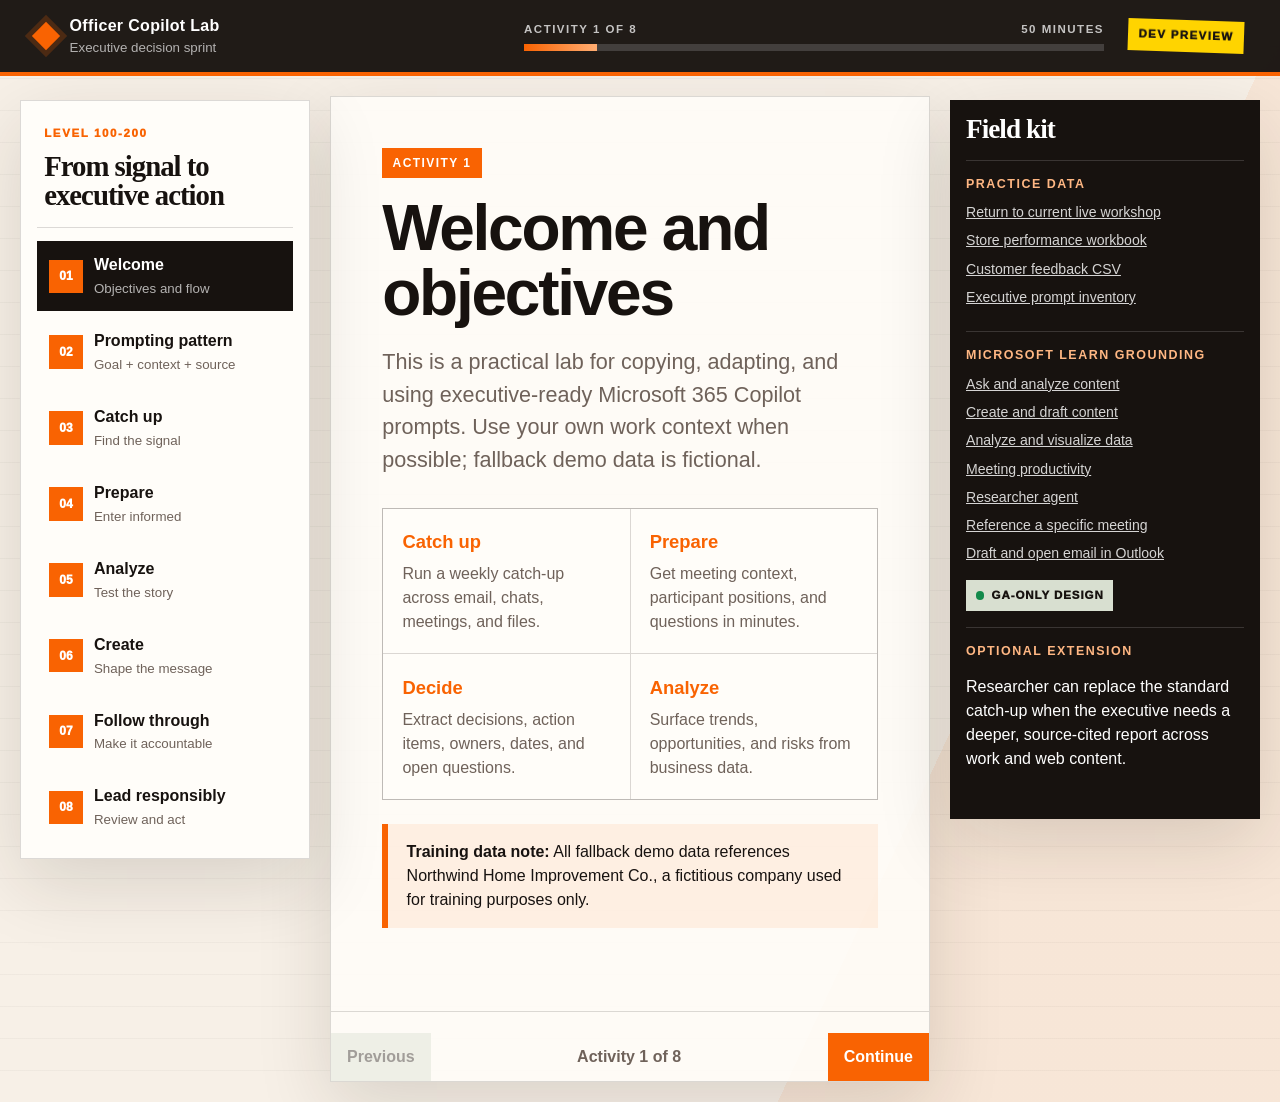
==== dev/index.html @ 817c4cfd "Replace protected workbook and prefer downloads Co-authored-by: Copilot <223556219+Copilot@users.nor" ====
<!doctype html>
<html lang="en">
<head>
  <meta charset="utf-8">
  <meta name="viewport" content="width=device-width, initial-scale=1">
  <meta name="robots" content="noindex,nofollow">
  <title>DEV | Microsoft 365 Copilot Executive Decision Sprint</title>
  <meta name="description" content="Development preview of a Level 100-200 Microsoft 365 Copilot workshop for executives.">
  <style>
    :root {
      --orange: #f96302;
      --orange-soft: #ffb783;
      --ink: #17120f;
      --cream: #f7f0e7;
      --paper: #fffdf9;
      --sage: #d8dfd0;
      --blue: #163b4d;
      --muted: #6f625a;
      --line: rgba(23, 18, 15, 0.15);
      --shadow: 0 24px 70px rgba(38, 25, 17, 0.14);
    }

    * { box-sizing: border-box; }
    html { scroll-behavior: smooth; }

    body {
      margin: 0;
      overflow-x: hidden;
      color: var(--ink);
      background:
        linear-gradient(115deg, transparent 0 72%, rgba(249, 99, 2, 0.07) 72% 100%),
        repeating-linear-gradient(0deg, transparent 0 31px, rgba(23, 18, 15, 0.035) 31px 32px),
        var(--cream);
      font-family: "Aptos", "Segoe UI", sans-serif;
      line-height: 1.5;
    }

    button, a { font: inherit; }
    a { color: inherit; }
    button { color: inherit; }

    .skip-link {
      position: fixed;
      top: 0.75rem;
      left: -999px;
      z-index: 200;
      padding: 0.7rem 1rem;
      color: white;
      background: var(--ink);
    }

    .skip-link:focus { left: 0.75rem; }

    .topbar {
      position: sticky;
      top: 0;
      z-index: 100;
      display: grid;
      grid-template-columns: minmax(230px, 1fr) minmax(250px, 580px) auto;
      align-items: center;
      gap: 1.5rem;
      min-height: 76px;
      padding: 0.85rem clamp(1rem, 3vw, 2.25rem);
      color: white;
      background: rgba(23, 18, 15, 0.96);
      border-bottom: 4px solid var(--orange);
      backdrop-filter: blur(12px);
    }

    .brand {
      display: flex;
      align-items: center;
      gap: 0.85rem;
      min-width: 0;
    }

    .brand-mark {
      width: 1.25rem;
      height: 1.25rem;
      flex: 0 0 auto;
      background: var(--orange);
      transform: rotate(45deg);
      box-shadow: 0 0 0 5px rgba(249, 99, 2, 0.2);
    }

    .brand strong,
    .brand small { display: block; }
    .brand strong { letter-spacing: 0.02em; }
    .brand small { color: rgba(255,255,255,0.66); }

    .progress-label {
      display: flex;
      justify-content: space-between;
      margin-bottom: 0.4rem;
      color: rgba(255,255,255,0.74);
      font-size: 0.72rem;
      font-weight: 800;
      letter-spacing: 0.13em;
      text-transform: uppercase;
    }

    .progress-track {
      height: 0.45rem;
      background: rgba(255,255,255,0.16);
      overflow: hidden;
    }

    .progress-fill {
      display: block;
      width: 12.5%;
      height: 100%;
      background: linear-gradient(90deg, var(--orange), #ffad72);
      transition: width 240ms ease;
    }

    .dev-badge {
      padding: 0.45rem 0.65rem;
      color: var(--ink);
      background: #ffd400;
      font-size: 0.72rem;
      font-weight: 950;
      letter-spacing: 0.12em;
      text-transform: uppercase;
      transform: rotate(2deg);
    }

    .layout {
      display: grid;
      grid-template-columns: 290px minmax(0, 1fr) 310px;
      gap: 1.25rem;
      width: min(1680px, 100%);
      margin: 0 auto;
      padding: 1.25rem;
    }

    .rail,
    .resources {
      position: sticky;
      top: 100px;
      align-self: start;
      max-height: calc(100vh - 118px);
      overflow: auto;
    }

    .rail {
      padding: 1rem;
      background: var(--paper);
      border: 1px solid var(--line);
      box-shadow: var(--shadow);
    }

    .rail-header {
      padding: 0.5rem 0.45rem 1rem;
      border-bottom: 1px solid var(--line);
    }

    .eyebrow {
      margin: 0 0 0.6rem;
      color: var(--orange);
      font-size: 0.72rem;
      font-weight: 950;
      letter-spacing: 0.14em;
      text-transform: uppercase;
    }

    h1, h2, h3, h4 {
      margin: 0;
      font-family: Georgia, "Times New Roman", serif;
      line-height: 1.02;
      letter-spacing: -0.035em;
    }

    h1 { font-size: 1.8rem; }
    h2 { max-width: 970px; font-size: clamp(2.5rem, 5vw, 5.4rem); }
    h3 { font-size: 1.45rem; }
    h4 { font-size: 1.1rem; }

    .legacy-panel h2 {
      font-family: "Aptos Display", "Segoe UI", sans-serif;
      font-size: clamp(2.4rem, 5vw, 4.8rem);
    }

    .legacy-kicker {
      width: fit-content;
      margin-bottom: 1.1rem;
      padding: 0.38rem 0.65rem;
      color: white;
      background: var(--orange);
      font-size: 0.75rem;
      font-weight: 900;
      letter-spacing: 0.12em;
      text-transform: uppercase;
    }

    .legacy-lede {
      max-width: 850px;
      margin: 1.25rem 0 2rem;
      color: var(--muted);
      font-size: clamp(1.05rem, 2vw, 1.35rem);
    }

    .objective-list,
    .formula-card {
      display: grid;
      gap: 1px;
      background: var(--line);
      border: 1px solid var(--line);
    }

    .objective-list { grid-template-columns: repeat(2, 1fr); }
    .formula-card { grid-template-columns: repeat(4, 1fr); margin: 1.5rem 0; }

    .objective-list article,
    .formula-card span {
      padding: 1.2rem;
      background: var(--paper);
    }

    .objective-list span {
      color: var(--orange);
      font-size: 1.15rem;
      font-weight: 900;
    }

    .objective-list p { margin: 0.4rem 0 0; color: var(--muted); }

    .formula-card span {
      text-align: center;
      font-weight: 900;
    }

    .check-list {
      display: grid;
      gap: 0.7rem;
      margin: 1.5rem 0 0;
      padding: 0;
      list-style: none;
    }

    .check-list li {
      position: relative;
      padding-left: 1.8rem;
    }

    .check-list li::before {
      content: "";
      position: absolute;
      top: 0.42rem;
      left: 0;
      width: 0.8rem;
      height: 0.8rem;
      background: var(--orange);
      transform: rotate(45deg);
    }

    .activity-note {
      margin-top: 1.5rem;
      padding: 1rem 1.15rem;
      background: rgba(249, 99, 2, 0.08);
      border-left: 6px solid var(--orange);
    }

    .nav {
      display: grid;
      gap: 0.35rem;
      padding-top: 0.85rem;
    }

    .nav-button {
      display: grid;
      grid-template-columns: 2.1rem minmax(0, 1fr);
      gap: 0.7rem;
      align-items: center;
      width: 100%;
      padding: 0.7rem;
      text-align: left;
      background: transparent;
      border: 1px solid transparent;
      cursor: pointer;
    }

    .nav-button:hover,
    .nav-button:focus-visible { background: rgba(249, 99, 2, 0.09); }

    .nav-button.is-active {
      color: white;
      background: var(--ink);
    }

    .nav-number {
      display: grid;
      place-items: center;
      width: 2.1rem;
      height: 2.1rem;
      color: white;
      background: var(--orange);
      font-size: 0.75rem;
      font-weight: 950;
    }

    .nav-button small {
      display: block;
      margin-top: 0.12rem;
      color: var(--muted);
    }

    .nav-button.is-active small { color: rgba(255,255,255,0.68); }

    .stage {
      min-width: 0;
      background: rgba(255,253,249,0.88);
      border: 1px solid var(--line);
      box-shadow: var(--shadow);
    }

    .panel {
      display: none;
      min-height: calc(100vh - 170px);
      padding: clamp(1.6rem, 4vw, 4.25rem);
      overflow: hidden;
    }

    .panel.is-active {
      display: block;
      animation: reveal 280ms ease-out both;
    }

    @keyframes reveal {
      from { transform: translateY(12px); }
      to { transform: translateY(0); }
    }

    .kicker {
      display: flex;
      align-items: center;
      gap: 0.7rem;
      width: fit-content;
      margin-bottom: 1.15rem;
      color: var(--orange);
      font-size: 0.75rem;
      font-weight: 950;
      letter-spacing: 0.13em;
      text-transform: uppercase;
    }

    .kicker::before {
      content: "";
      width: 2.5rem;
      height: 4px;
      background: var(--orange);
    }

    .lede {
      max-width: 880px;
      margin: 1.35rem 0 2rem;
      color: var(--muted);
      font-size: clamp(1.08rem, 2vw, 1.4rem);
    }

    .hero-grid,
    .capability-grid,
    .choice-grid,
    .output-grid {
      display: grid;
      gap: 1px;
      background: var(--line);
      border: 1px solid var(--line);
    }

    .hero-grid { grid-template-columns: repeat(3, 1fr); margin-top: 2rem; }
    .capability-grid { grid-template-columns: repeat(3, 1fr); }
    .choice-grid { grid-template-columns: repeat(2, 1fr); }
    .output-grid { grid-template-columns: repeat(2, 1fr); }

    .hero-grid article,
    .capability-grid article,
    .choice-card,
    .output-grid article {
      padding: 1.25rem;
      background: var(--paper);
    }

    .hero-grid strong,
    .capability-grid strong {
      display: block;
      margin-bottom: 0.25rem;
      color: var(--orange);
      font-size: 1.55rem;
      font-family: Georgia, "Times New Roman", serif;
    }

    .scenario-banner {
      position: relative;
      margin: 2rem 0;
      padding: 1.5rem 1.6rem 1.5rem 2rem;
      color: white;
      background: var(--blue);
      overflow: hidden;
    }

    .scenario-banner::after {
      content: "DECIDE";
      position: absolute;
      right: -0.5rem;
      bottom: -1.3rem;
      color: rgba(255,255,255,0.08);
      font: 900 5.5rem/1 Georgia, serif;
      letter-spacing: -0.06em;
    }

    .scenario-banner p { max-width: 760px; margin: 0.5rem 0 0; }

    .meta {
      display: flex;
      flex-wrap: wrap;
      gap: 0.55rem;
      margin: 1.25rem 0;
    }

    .meta span,
    .pill {
      padding: 0.4rem 0.65rem;
      background: var(--sage);
      font-size: 0.78rem;
      font-weight: 850;
    }

    .pill.orange { color: white; background: var(--orange); }

    .prompt-card {
      margin: 1.25rem 0;
      background: white;
      border: 1px solid var(--line);
      box-shadow: 9px 9px 0 rgba(249, 99, 2, 0.12);
    }

    .prompt-header {
      display: flex;
      align-items: center;
      justify-content: space-between;
      gap: 1rem;
      padding: 0.8rem 1rem;
      border-bottom: 1px solid var(--line);
    }

    .prompt-header h3,
    .prompt-header h4 { font-family: "Aptos", "Segoe UI", sans-serif; letter-spacing: 0; }

    pre {
      margin: 0;
      padding: 1.2rem;
      white-space: pre-wrap;
      color: #2d241f;
      font: 600 0.98rem/1.65 "Aptos", "Segoe UI", sans-serif;
    }

    .copy-button,
    .guide-button {
      border: 0;
      cursor: pointer;
      font-weight: 900;
    }

    .copy-button {
      padding: 0.45rem 0.7rem;
      color: white;
      background: var(--ink);
    }

    .copy-button:hover,
    .copy-button:focus-visible { background: var(--orange); }

    .steps {
      display: grid;
      gap: 0.7rem;
      margin: 1.4rem 0;
      padding: 0;
      list-style: none;
      counter-reset: steps;
    }

    .steps li {
      display: grid;
      grid-template-columns: 2.35rem minmax(0, 1fr);
      gap: 0.8rem;
      align-items: start;
    }

    .steps li::before {
      counter-increment: steps;
      content: counter(steps);
      display: grid;
      place-items: center;
      width: 2.35rem;
      height: 2.35rem;
      color: white;
      background: var(--orange);
      font-weight: 950;
    }

    .steps strong { display: block; }

    .reflection,
    .ga-note {
      margin-top: 1.5rem;
      padding: 1rem 1.15rem;
      border-left: 6px solid var(--orange);
      background: rgba(249, 99, 2, 0.08);
    }

    .ga-note {
      border-color: var(--blue);
      background: rgba(22, 59, 77, 0.08);
    }

    .choice-card h3 { margin-bottom: 0.55rem; }
    .choice-card p { color: var(--muted); }

    .route-intro {
      margin: 1.5rem 0 0.65rem;
      padding-top: 1.25rem;
      color: var(--muted);
      border-top: 1px solid var(--line);
    }

    .route-intro strong {
      display: block;
      margin-bottom: 0.25rem;
      color: var(--ink);
      font-size: 1.12rem;
    }

    .source-link {
      display: inline-block;
      margin-top: 0.7rem;
      color: var(--blue);
      font-size: 0.8rem;
      font-weight: 850;
    }

    .resources {
      padding: 1rem;
      color: white;
      background: var(--ink);
      box-shadow: var(--shadow);
    }

    .resources h2 {
      margin-bottom: 1rem;
      font-size: 1.7rem;
    }

    .resource-block {
      padding: 1rem 0;
      border-top: 1px solid rgba(255,255,255,0.15);
    }

    .resource-block h3 {
      margin-bottom: 0.65rem;
      color: var(--orange-soft);
      font: 850 0.78rem/1.2 "Aptos", "Segoe UI", sans-serif;
      letter-spacing: 0.12em;
      text-transform: uppercase;
    }

    .resource-block a {
      display: block;
      margin: 0.45rem 0;
      color: rgba(255,255,255,0.82);
      font-size: 0.88rem;
    }

    .resource-block a:hover { color: white; }

    .ga-stamp {
      display: inline-flex;
      gap: 0.45rem;
      align-items: center;
      margin-top: 0.5rem;
      padding: 0.45rem 0.6rem;
      color: var(--ink);
      background: var(--sage);
      font-size: 0.72rem;
      font-weight: 950;
      letter-spacing: 0.08em;
      text-transform: uppercase;
    }

    .ga-stamp::before {
      content: "";
      width: 0.55rem;
      height: 0.55rem;
      border-radius: 50%;
      background: #138a4b;
    }

    .guide {
      display: flex;
      align-items: center;
      justify-content: space-between;
      gap: 1rem;
      margin-top: 2rem;
      padding-top: 1.3rem;
      border-top: 1px solid var(--line);
    }

    .guide-button {
      padding: 0.75rem 1rem;
      color: white;
      background: var(--orange);
    }

    .guide-button.secondary { color: var(--ink); background: var(--sage); }
    .guide-button:disabled { opacity: 0.4; cursor: not-allowed; }

    .status { color: var(--muted); font-weight: 850; }

    @media (max-width: 1180px) {
      .layout { grid-template-columns: 260px minmax(0, 1fr); }
      .resources { position: static; grid-column: 1 / -1; max-height: none; }
      .resource-block { display: inline-block; width: 32%; vertical-align: top; padding-right: 1rem; }
    }

    @media (max-width: 780px) {
      .topbar {
        width: 100%;
        min-width: 0;
        grid-template-columns: minmax(0, 1fr) auto;
        gap: 0.75rem;
        padding-inline: 0.85rem;
      }
      .brand strong { font-size: 0.92rem; }
      .brand small { font-size: 0.75rem; }
      .topbar-progress { grid-column: 1 / -1; grid-row: 2; }
      .layout,
      .rail,
      .stage,
      .resources {
        width: 100%;
        max-width: 100%;
        min-width: 0;
      }
      .layout { display: block; padding: 0.75rem; }
      .rail { position: static; max-height: none; margin-bottom: 0.75rem; overflow: hidden; }
      .nav { grid-template-columns: repeat(3, minmax(0, 1fr)); }
      .nav-button { display: block; width: auto; min-width: 0; padding: 0.45rem; text-align: center; }
      .nav-button div:last-child { display: none; }
      .nav-number { margin: auto; }
      .dev-badge { display: none; }
      .panel { min-height: auto; padding: 1.35rem; }
      pre, h1, h2, h3, p, a { overflow-wrap: anywhere; }
      .hero-grid,
      .capability-grid,
      .choice-grid,
      .output-grid,
      .objective-list,
      .formula-card { grid-template-columns: 1fr; }
      .resource-block { display: block; width: auto; }
      .guide { flex-wrap: wrap; }
      h2 { font-size: clamp(2.3rem, 10vw, 3.1rem); }
    }
  </style>
</head>
<body>
  <a class="skip-link" href="#activity-title">Skip to activity</a>

  <header class="topbar">
    <div class="brand">
      <span class="brand-mark" aria-hidden="true"></span>
      <div><strong>Officer Copilot Lab</strong><small>Executive decision sprint</small></div>
    </div>
    <div class="topbar-progress">
      <div class="progress-label"><span id="progress-label">Activity 1 of 8</span><span>50 minutes</span></div>
      <div class="progress-track" aria-hidden="true"><span class="progress-fill" id="progress-fill"></span></div>
    </div>
    <span class="dev-badge">DEV preview</span>
  </header>

  <div class="layout">
    <aside class="rail" aria-label="Workshop activities">
      <div class="rail-header">
        <p class="eyebrow">Level 100-200</p>
        <h1>From signal to executive action</h1>
      </div>
      <nav class="nav">
        <button class="nav-button is-active" type="button" data-nav="0"><span class="nav-number">01</span><div><strong>Welcome</strong><small>Objectives and flow</small></div></button>
        <button class="nav-button" type="button" data-nav="1"><span class="nav-number">02</span><div><strong>Prompting pattern</strong><small>Goal + context + source</small></div></button>
        <button class="nav-button" type="button" data-nav="2"><span class="nav-number">03</span><div><strong>Catch up</strong><small>Find the signal</small></div></button>
        <button class="nav-button" type="button" data-nav="3"><span class="nav-number">04</span><div><strong>Prepare</strong><small>Enter informed</small></div></button>
        <button class="nav-button" type="button" data-nav="4"><span class="nav-number">05</span><div><strong>Analyze</strong><small>Test the story</small></div></button>
        <button class="nav-button" type="button" data-nav="5"><span class="nav-number">06</span><div><strong>Create</strong><small>Shape the message</small></div></button>
        <button class="nav-button" type="button" data-nav="6"><span class="nav-number">07</span><div><strong>Follow through</strong><small>Make it accountable</small></div></button>
        <button class="nav-button" type="button" data-nav="7"><span class="nav-number">08</span><div><strong>Lead responsibly</strong><small>Review and act</small></div></button>
      </nav>
    </aside>

    <main class="stage" aria-live="polite">
      <section class="panel legacy-panel is-active" data-panel="0">
        <div class="legacy-kicker">Activity 1</div>
        <h2 id="activity-title">Welcome and objectives</h2>
        <p class="legacy-lede">This is a practical lab for copying, adapting, and using executive-ready Microsoft 365 Copilot prompts. Use your own work context when possible; fallback demo data is fictional.</p>
        <div class="objective-list">
          <article><span>Catch up</span><p>Run a weekly catch-up across email, chats, meetings, and files.</p></article>
          <article><span>Prepare</span><p>Get meeting context, participant positions, and questions in minutes.</p></article>
          <article><span>Decide</span><p>Extract decisions, action items, owners, dates, and open questions.</p></article>
          <article><span>Analyze</span><p>Surface trends, opportunities, and risks from business data.</p></article>
        </div>
        <div class="activity-note"><strong>Training data note:</strong> All fallback demo data references Northwind Home Improvement Co., a fictitious company used for training purposes only.</div>
      </section>

      <section class="panel legacy-panel" data-panel="1">
        <div class="legacy-kicker">Activity 2</div>
        <h2>The prompting pattern</h2>
        <p class="legacy-lede">Strong prompts give Copilot a clear goal, relevant context, the sources it should use, and clear expectations for the response.</p>
        <div class="formula-card">
          <span>Goal</span><span>Context</span><span>Source</span><span>Expectations</span>
        </div>
        <div class="prompt-card">
          <div class="prompt-header"><h3>Worked example</h3><button class="copy-button" type="button" data-copy="prompt-pattern">Copy</button></div>
          <pre id="prompt-pattern">Summarize the three most important performance risks for my upcoming regional business review. Focus on issues that require a leadership decision this week. Use the attached store performance workbook as the source. Format the response as a concise executive briefing with evidence and recommended actions.</pre>
        </div>
        <ul class="check-list">
          <li>State the goal clearly: what do you want Copilot to accomplish?</li>
          <li>Add context about the audience, situation, people, or time period.</li>
          <li>Identify the email, meeting, file, or other source Copilot should use.</li>
          <li>Set expectations for format, tone, length, and what to prioritize.</li>
          <li>Verify facts, numbers, and names before acting or sharing.</li>
        </ul>
      </section>

      <section class="panel" data-panel="2">
        <div class="kicker">Activity 3 · 7 minutes</div>
        <h2>Catch up: find the signal.</h2>
        <p class="lede">Use Microsoft 365 Copilot Chat to synthesize recent work context, then narrow the response to decisions and risks.</p>
        <ol class="steps">
          <li><div><strong>Set your scope.</strong> Replace the bracketed areas with the functions or stakeholders you own.</div></li>
          <li><div><strong>Run the prompt.</strong> Review the sources Copilot provides and open at least one supporting item.</div></li>
          <li><div><strong>Challenge the result.</strong> Ask what is uncertain, contradictory, or missing.</div></li>
        </ol>
        <div class="prompt-card">
          <div class="prompt-header"><h3>Leadership signal scan</h3><button class="copy-button" type="button" data-copy="catch-up-prompt">Copy</button></div>
          <pre id="catch-up-prompt">Review my work from the past five business days related to [operations, customers, products, people, finance, or another area]. Identify the five developments most likely to require executive attention. For each, explain what changed, why it matters now, the decision or intervention that may be needed, and the source supporting the finding. Separate confirmed facts from possible implications.</pre>
        </div>
        <div class="prompt-card">
          <div class="prompt-header"><h4>Pressure-test follow-up</h4><button class="copy-button" type="button" data-copy="catch-up-follow">Copy</button></div>
          <pre id="catch-up-follow">Which of these findings has the weakest evidence or conflicting signals? Show me what I should verify before acting.</pre>
        </div>
        <p class="reflection"><strong>Reflection:</strong> Did Copilot surface a decision, or merely organize information?</p>
      </section>

      <section class="panel" data-panel="3">
        <div class="kicker">Activity 4 · 7 minutes</div>
        <h2>Prepare: enter informed.</h2>
        <p class="lede">Use Copilot with an upcoming meeting and the content available to you in Teams or Outlook. The goal is not a generic agenda—it is a sharper leadership posture.</p>
        <div class="activity-note"><strong>Point Copilot to the meeting:</strong> In Copilot Chat, make sure <strong>Work IQ</strong> is on. Select <strong>Add work content</strong> in the prompt box, or type <strong>/</strong>. Choose <strong>Meetings</strong>, search by meeting title or organizer, and select the meeting. It will appear as a reference in the prompt.</div>
        <ol class="steps">
          <li><div><strong>Choose a real upcoming meeting</strong> and add it to the prompt using the Work IQ steps above.</div></li>
          <li><div><strong>Run the preparation prompt</strong> with the meeting reference attached.</div></li>
          <li><div><strong>Verify participant positions</strong> before treating them as fact.</div></li>
        </ol>
        <div class="prompt-card">
          <div class="prompt-header"><h3>Leadership meeting pre-read</h3><button class="copy-button" type="button" data-copy="meeting-prompt">Copy</button></div>
          <pre id="meeting-prompt">Using the meeting I added to this prompt, prepare me for the discussion. Summarize the purpose, recent developments connected to the agenda, and any decisions that appear to be needed. Identify the participants whose input will be important, but do not infer a person's position unless it is supported by available content. End with three questions I should ask and two assumptions the group should test.</pre>
        </div>
        <p class="reflection"><strong>Engagement moment:</strong> Pair up and compare the questions Copilot proposed. Which one would materially improve the meeting?</p>
      </section>

      <section class="panel" data-panel="4">
        <div class="kicker">Activity 5 · 12 minutes</div>
        <h2>Analyze: test the story.</h2>
        <p class="lede">Move from communication signals to business evidence. Choose one route; each uses a different dataset and a prompt designed for that tool and business question.</p>
        <p class="route-intro"><strong>Copilot in Excel</strong>Open the <a href="../assets/Demo_Weekly_Store_Product_Performance.xlsx" download="Demo_Weekly_Store_Product_Performance.xlsx">performance workbook</a> in Excel to compare regions, store groups, and products.</p>
        <div class="prompt-card">
          <div class="prompt-header"><h3>Copilot in Excel prompt</h3><button class="copy-button" type="button" data-copy="excel-analysis-prompt">Copy</button></div>
          <pre id="excel-analysis-prompt">Analyze this weekly store and product performance data to identify where leadership attention would have the greatest impact this week. Compare regions, store groups, and products; identify meaningful outliers and trends; and show the evidence behind each finding. Recommend three actions and the additional information needed before making a final decision. Create a visualization that makes the most important comparison easy to understand.</pre>
        </div>
        <p class="route-intro"><strong>Analyst</strong>Open Analyst in Microsoft 365 Copilot and attach the <a href="../assets/Demo_Customer_Feedback.csv" download>customer feedback data</a> to identify recurring themes and intervention priorities.</p>
        <div class="prompt-card">
          <div class="prompt-header"><h3>Analyst prompt</h3><button class="copy-button" type="button" data-copy="analyst-analysis-prompt">Copy</button></div>
          <pre id="analyst-analysis-prompt">Analyze this customer feedback data to identify the issues most likely to require executive intervention. Group comments into recurring themes, quantify how often each theme appears, identify the stores, regions, products, or service moments most affected, and include representative evidence. Recommend the three intervention priorities with the expected customer or operational benefit of each. Clearly identify limitations or missing context in the data.</pre>
        </div>
        <div class="prompt-card">
          <div class="prompt-header"><h4>Optional · Bring your own data</h4><button class="copy-button" type="button" data-copy="byod-analysis-prompt">Copy</button></div>
          <pre id="byod-analysis-prompt">Analyze the attached [workbook or CSV] to help me decide [the business decision]. The data covers [time period, population, and business process]. First describe the fields and any data-quality limitations you observe. Then identify the most important trends, exceptions, risks, and opportunities; support each finding with evidence; and recommend three actions. Clearly distinguish what the data proves from what would require additional context.</pre>
        </div>
        <div class="prompt-card">
          <div class="prompt-header"><h4>Pressure-test either route</h4><button class="copy-button" type="button" data-copy="analysis-follow">Copy</button></div>
          <pre id="analysis-follow">Argue against your leading recommendation. What alternative explanation, missing data, or risk could change the decision?</pre>
        </div>
        <div class="activity-note"><strong>Required final step:</strong> After reviewing and correcting the analysis, run the handoff prompt below. This creates the common input used in Activity 6, regardless of which route or dataset you chose.</div>
        <div class="prompt-card">
          <div class="prompt-header"><h3>Create the Activity 6 handoff</h3><button class="copy-button" type="button" data-copy="analysis-handoff">Copy</button></div>
          <pre id="analysis-handoff">Create a Decision Brief Handoff from this analysis. Include: the decision question; three findings supported by the source data; the evidence for each finding; the recommended action; two risks or counterarguments; and unresolved questions. Keep it under 350 words. Mark any unsupported or uncertain item as Needs validation.</pre>
        </div>
      </section>

      <section class="panel" data-panel="5">
        <div class="kicker">Activity 6 · 8 minutes</div>
        <h2>Create: turn the handoff into a brief.</h2>
        <p class="lede">Every Activity 5 route ends with the same Decision Brief Handoff. Use that short, structured block as the input for Copilot in Word.</p>
        <ol class="steps">
          <li><div><strong>Return to Activity 5.</strong> Copy the Decision Brief Handoff created by the required final prompt.</div></li>
          <li><div><strong>Open a blank Word document.</strong> Open Copilot in Word and choose to draft content.</div></li>
          <li><div><strong>Paste the prompt below.</strong> Replace the bracketed placeholder with your Decision Brief Handoff.</div></li>
          <li><div><strong>Review the document.</strong> Confirm every fact against the source data before sharing the brief.</div></li>
        </ol>
        <div class="prompt-card">
          <div class="prompt-header"><h3>Executive decision brief</h3><button class="copy-button" type="button" data-copy="create-prompt">Copy</button></div>
          <pre id="create-prompt">Using the Decision Brief Handoff below, draft a one-page executive decision brief. Use the sections Situation, Evidence, Options, Recommendation, Risks, and Decision Needed. Keep the tone direct and neutral. Preserve important numbers and retain every Needs validation label.

[Paste the Decision Brief Handoff from Activity 5 here]</pre>
        </div>
        <div class="prompt-card">
          <div class="prompt-header"><h4>Executive edit</h4><button class="copy-button" type="button" data-copy="create-follow">Copy</button></div>
          <pre id="create-follow">Reduce this to no more than one page. Lead with the decision required, retain only evidence that materially affects the decision, and end with the recommended owner and next checkpoint.</pre>
        </div>
        <p class="reflection"><strong>Reflection:</strong> Did the brief make the decision easier to understand, or simply make the analysis shorter?</p>
      </section>

      <section class="panel" data-panel="6">
        <div class="kicker">Activity 7 · 6 minutes</div>
        <h2>Follow through: make it accountable.</h2>
        <p class="lede">Point Copilot Chat to a specific past meeting, convert the discussion into explicit commitments, and open a ready-to-review follow-up draft in Outlook.</p>
        <div class="activity-note"><strong>Add the specific meeting:</strong> In Copilot Chat, make sure <strong>Work IQ</strong> is on. Select <strong>Add work content</strong>, or type <strong>/</strong>. Choose <strong>Meetings</strong>, search by meeting title or organizer, and select the meeting before pasting the prompt.</div>
        <div class="prompt-card">
          <div class="prompt-header"><h3>Decision record and Outlook follow-up</h3><button class="copy-button" type="button" data-copy="follow-through-prompt">Copy</button></div>
          <pre id="follow-through-prompt">Using the meeting I added to this prompt, create a decision and owner record from the available recap or transcript. Include decisions made, action items with the named owner and stated due date, unresolved questions, and items discussed but not decided. Do not invent an owner or deadline; mark it as unassigned or not specified. Then draft an Outlook email to the attendees with the decisions first, owners and dates second, and open questions last. End by asking recipients to correct anything that does not match their understanding.</pre>
        </div>
        <div class="prompt-card">
          <div class="prompt-header"><h4>Open the draft in Outlook</h4><button class="copy-button" type="button" data-copy="follow-through-follow">Copy</button></div>
          <pre id="follow-through-follow">Make the email concise and executive-ready. Use a clear subject line and keep the body under 250 words.</pre>
        </div>
        <ol class="steps">
          <li><div><strong>Review the generated email card</strong> in Copilot Chat and confirm the recipients, subject, decisions, owners, and dates.</div></li>
          <li><div><strong>Select Open</strong> to continue editing the generated draft in Outlook.</div></li>
          <li><div><strong>Edit and send</strong> only after confirming the draft against the meeting record.</div></li>
        </ol>
        <div class="ga-note"><strong>Availability note:</strong> Use a meeting that was transcribed or recorded so Copilot can ground the recap and follow-up in the meeting content.</div>
      </section>

      <section class="panel" data-panel="7">
        <div class="kicker">Activity 8 · 5 minutes</div>
        <h2>Lead responsibly.</h2>
        <p class="lede">Copilot accelerates preparation and production. Executive accountability remains with the person who acts on the output.</p>
        <div class="capability-grid">
          <article><strong>Verify</strong><span>Open sources and confirm names, dates, numbers, and quotations.</span></article>
          <article><strong>Separate</strong><span>Distinguish facts, interpretations, assumptions, and recommendations.</span></article>
          <article><strong>Protect</strong><span>Use content only within its intended permissions and business context.</span></article>
          <article><strong>Challenge</strong><span>Ask for counterarguments, missing evidence, and alternate explanations.</span></article>
          <article><strong>Edit</strong><span>Apply your judgment to tone, audience, and organizational implications.</span></article>
          <article><strong>Own</strong><span>The decision and communication remain yours—not Copilot's.</span></article>
        </div>
        <div class="scenario-banner">
          <h3>Your next move</h3>
          <p>Choose one recurring executive workflow. Redesign it as a sequence: catch up, prepare, analyze, decide, create, and follow through.</p>
        </div>
        <p class="reflection"><strong>Close:</strong> Where could Copilot improve the quality of a decision—not just the speed of a task?</p>
      </section>

      <footer class="guide">
        <button class="guide-button secondary" type="button" id="previous">Previous</button>
        <span class="status" id="status">Activity 1 of 8</span>
        <button class="guide-button" type="button" id="next">Continue</button>
      </footer>
    </main>

    <aside class="resources" aria-label="Workshop resources">
      <h2>Field kit</h2>
      <div class="resource-block">
        <h3>Practice data</h3>
        <a href="../">Return to current live workshop</a>
        <a href="../assets/Demo_Weekly_Store_Product_Performance.xlsx" download="Demo_Weekly_Store_Product_Performance.xlsx">Store performance workbook</a>
        <a href="../assets/Demo_Customer_Feedback.csv" download>Customer feedback CSV</a>
        <a href="../assets/executive_use_case_prompts.csv" download>Executive prompt inventory</a>
      </div>
      <div class="resource-block">
        <h3>Microsoft Learn grounding</h3>
        <a href="https://learn.microsoft.com/en-us/training/modules/ask-analyze-content-with-microsoft-copilot-microsoft-365/" target="_blank" rel="noreferrer">Ask and analyze content</a>
        <a href="https://learn.microsoft.com/en-us/training/modules/create-draft-content-with-microsoft-copilot-microsoft-365/" target="_blank" rel="noreferrer">Create and draft content</a>
        <a href="https://learn.microsoft.com/en-us/training/modules/analyze-visualize-data-copilot/" target="_blank" rel="noreferrer">Analyze and visualize data</a>
        <a href="https://learn.microsoft.com/en-us/training/modules/copilot-meeting-productivity/" target="_blank" rel="noreferrer">Meeting productivity</a>
        <a href="https://learn.microsoft.com/en-us/microsoft-365/copilot/researcher-agent" target="_blank" rel="noreferrer">Researcher agent</a>
        <a href="https://support.microsoft.com/en-us/Microsoft-365-Copilot/refer-to-specific-files-and-more-in-microsoft-365-copilot" target="_blank" rel="noreferrer">Reference a specific meeting</a>
        <a href="https://support.microsoft.com/en-us/office/bizchat-overview/draft-and-send-email-using-microsoft-365-copilot-chat" target="_blank" rel="noreferrer">Draft and open email in Outlook</a>
        <span class="ga-stamp">GA-only design</span>
      </div>
      <div class="resource-block">
        <h3>Optional extension</h3>
        <p>Researcher can replace the standard catch-up when the executive needs a deeper, source-cited report across work and web content.</p>
      </div>
    </aside>
  </div>

  <script>
    document.querySelectorAll('a[download][href$=".xlsx"]').forEach((link) => {
      link.addEventListener("click", async (event) => {
        if (event.button !== 0 || event.ctrlKey || event.metaKey || event.shiftKey || event.altKey) return;
        event.preventDefault();
        link.setAttribute("aria-busy", "true");
        try {
          const response = await fetch(link.href, { credentials: "same-origin" });
          if (!response.ok) throw new Error(`Download failed with status ${response.status}`);
          const objectUrl = URL.createObjectURL(await response.blob());
          const downloadLink = document.createElement("a");
          downloadLink.href = objectUrl;
          downloadLink.download = decodeURIComponent(new URL(link.href).pathname.split("/").pop());
          document.body.appendChild(downloadLink);
          downloadLink.click();
          downloadLink.remove();
          setTimeout(() => URL.revokeObjectURL(objectUrl), 1000);
        } catch {
          window.location.assign(link.href);
        } finally {
          link.removeAttribute("aria-busy");
        }
      });
    });

    const panels = [...document.querySelectorAll("[data-panel]")];
    const navButtons = [...document.querySelectorAll("[data-nav]")];
    const progressLabel = document.getElementById("progress-label");
    const progressFill = document.getElementById("progress-fill");
    const status = document.getElementById("status");
    const previous = document.getElementById("previous");
    const next = document.getElementById("next");
    let current = 0;

    function setActivity(index, updateHash = true) {
      current = Math.max(0, Math.min(index, panels.length - 1));
      panels.forEach((panel, panelIndex) => panel.classList.toggle("is-active", panelIndex === current));
      navButtons.forEach((button, buttonIndex) => button.classList.toggle("is-active", buttonIndex === current));
      const label = `Activity ${current + 1} of ${panels.length}`;
      progressLabel.textContent = label;
      status.textContent = label;
      progressFill.style.width = `${((current + 1) / panels.length) * 100}%`;
      previous.disabled = current === 0;
      next.textContent = current === panels.length - 1 ? "Restart" : "Continue";
      if (updateHash) {
        history.replaceState(null, "", `#activity-${current + 1}`);
        document.querySelector(".stage").scrollIntoView({ behavior: "smooth", block: "start" });
      }
    }

    navButtons.forEach((button) => button.addEventListener("click", () => setActivity(Number(button.dataset.nav))));
    previous.addEventListener("click", () => setActivity(current - 1));
    next.addEventListener("click", () => setActivity(current === panels.length - 1 ? 0 : current + 1));

    document.querySelectorAll("[data-copy]").forEach((button) => {
      button.addEventListener("click", async () => {
        const target = document.getElementById(button.dataset.copy);
        if (!target) return;
        const original = button.textContent;
        try {
          await navigator.clipboard.writeText(target.textContent.trim());
          button.textContent = "Copied";
        } catch {
          const selection = window.getSelection();
          const range = document.createRange();
          range.selectNodeContents(target);
          selection.removeAllRanges();
          selection.addRange(range);
          button.textContent = "Selected";
        }
        setTimeout(() => { button.textContent = original; }, 1400);
      });
    });

    window.addEventListener("keydown", (event) => {
      if (event.target.closest("button, a, input, textarea, select, pre")) return;
      if (event.key === "ArrowRight" || event.key === "PageDown") setActivity(current + 1);
      if (event.key === "ArrowLeft" || event.key === "PageUp") setActivity(current - 1);
    });

    const hashMatch = location.hash.match(/activity-(\d+)/);
    setActivity(hashMatch ? Number(hashMatch[1]) - 1 : 0, false);
  </script>
</body>
</html>
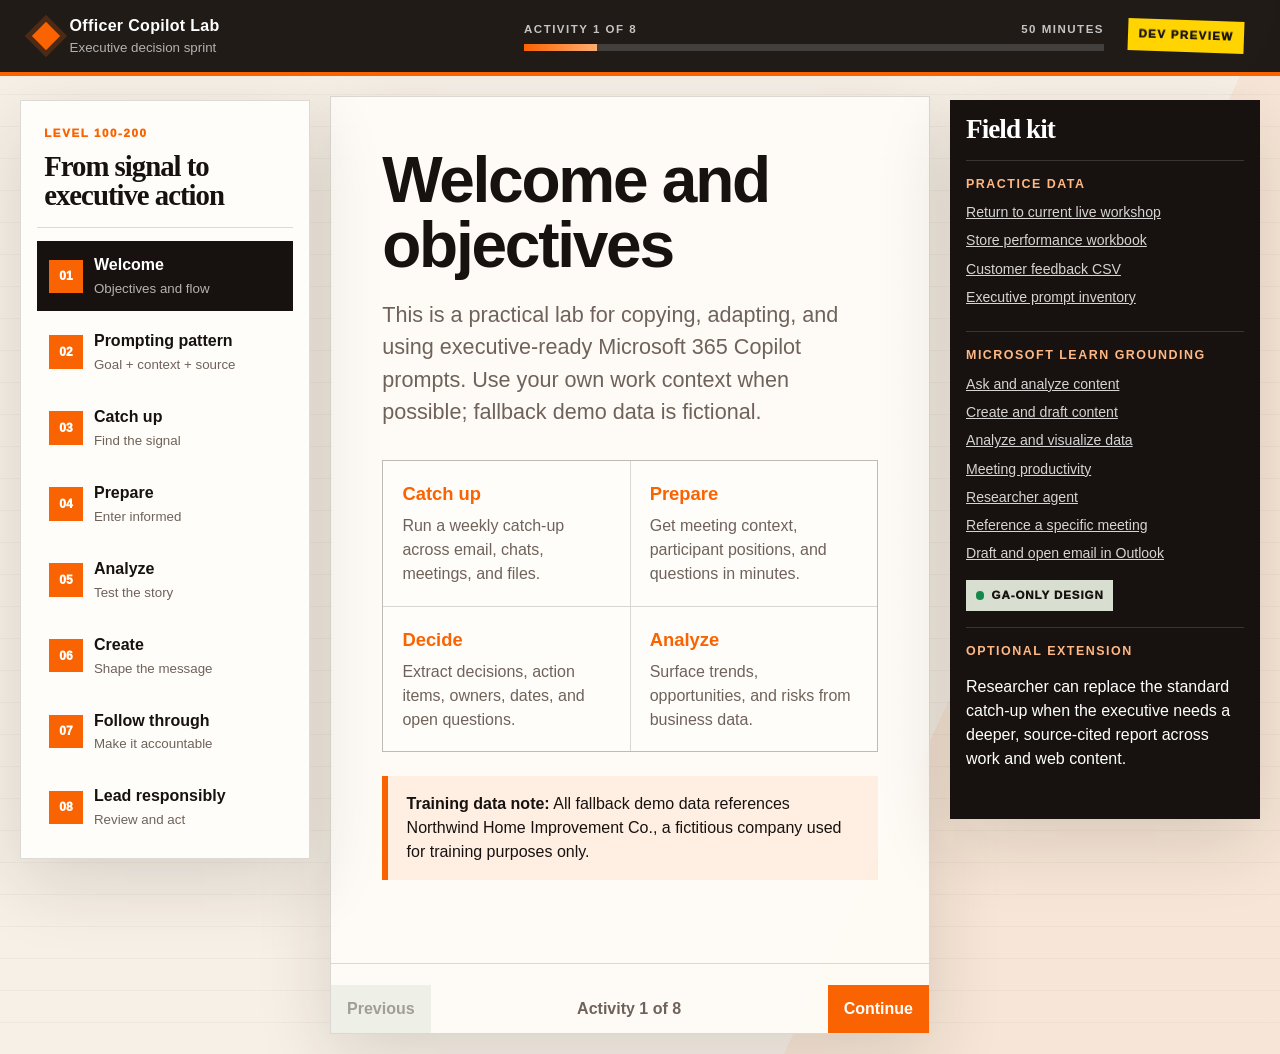
==== commit 0f8f1325: "Color-code prompt ingredients Co-authored-by: Copilot <223556219+Copilot@users.noreply.github.com>  " ====
--- a/dev/index.html
+++ b/dev/index.html
@@ -228,6 +228,17 @@
       text-align: center;
       font-weight: 900;
     }
+
+    .formula-card .ingredient-goal { color: white; background: #d94f00; }
+    .formula-card .ingredient-context { color: white; background: #176b87; }
+    .formula-card .ingredient-source { color: white; background: #2f6f44; }
+    .formula-card .ingredient-expectations { color: white; background: #8f2d56; }
+
+    .prompt-ingredient { font-weight: 900; }
+    .prompt-ingredient.ingredient-goal { color: #d94f00; }
+    .prompt-ingredient.ingredient-context { color: #176b87; }
+    .prompt-ingredient.ingredient-source { color: #2f6f44; }
+    .prompt-ingredient.ingredient-expectations { color: #8f2d56; }
 
     .check-list {
       display: grid;
@@ -696,7 +707,6 @@
 
     <main class="stage" aria-live="polite">
       <section class="panel legacy-panel is-active" data-panel="0">
-        <div class="legacy-kicker">Activity 1</div>
         <h2 id="activity-title">Welcome and objectives</h2>
         <p class="legacy-lede">This is a practical lab for copying, adapting, and using executive-ready Microsoft 365 Copilot prompts. Use your own work context when possible; fallback demo data is fictional.</p>
         <div class="objective-list">
@@ -713,11 +723,11 @@
         <h2>The prompting pattern</h2>
         <p class="legacy-lede">Strong prompts give Copilot a clear goal, relevant context, the sources it should use, and clear expectations for the response.</p>
         <div class="formula-card">
-          <span>Goal</span><span>Context</span><span>Source</span><span>Expectations</span>
+          <span class="ingredient-goal">Goal</span><span class="ingredient-context">Context</span><span class="ingredient-source">Source</span><span class="ingredient-expectations">Expectations</span>
         </div>
         <div class="prompt-card">
           <div class="prompt-header"><h3>Worked example</h3><button class="copy-button" type="button" data-copy="prompt-pattern">Copy</button></div>
-          <pre id="prompt-pattern">Summarize the three most important performance risks for my upcoming regional business review. Focus on issues that require a leadership decision this week. Use the attached store performance workbook as the source. Format the response as a concise executive briefing with evidence and recommended actions.</pre>
+          <pre id="prompt-pattern"><span class="prompt-ingredient ingredient-goal">Draft a concise update for my leadership team.</span> <span class="prompt-ingredient ingredient-context">We are reviewing progress on a high-priority initiative and need to align on the next step.</span> <span class="prompt-ingredient ingredient-source">Use the priorities and constraints I provide in this prompt.</span> <span class="prompt-ingredient ingredient-expectations">Format the response as three key points, one decision needed, and a recommended next action.</span></pre>
         </div>
         <ul class="check-list">
           <li>State the goal clearly: what do you want Copilot to accomplish?</li>
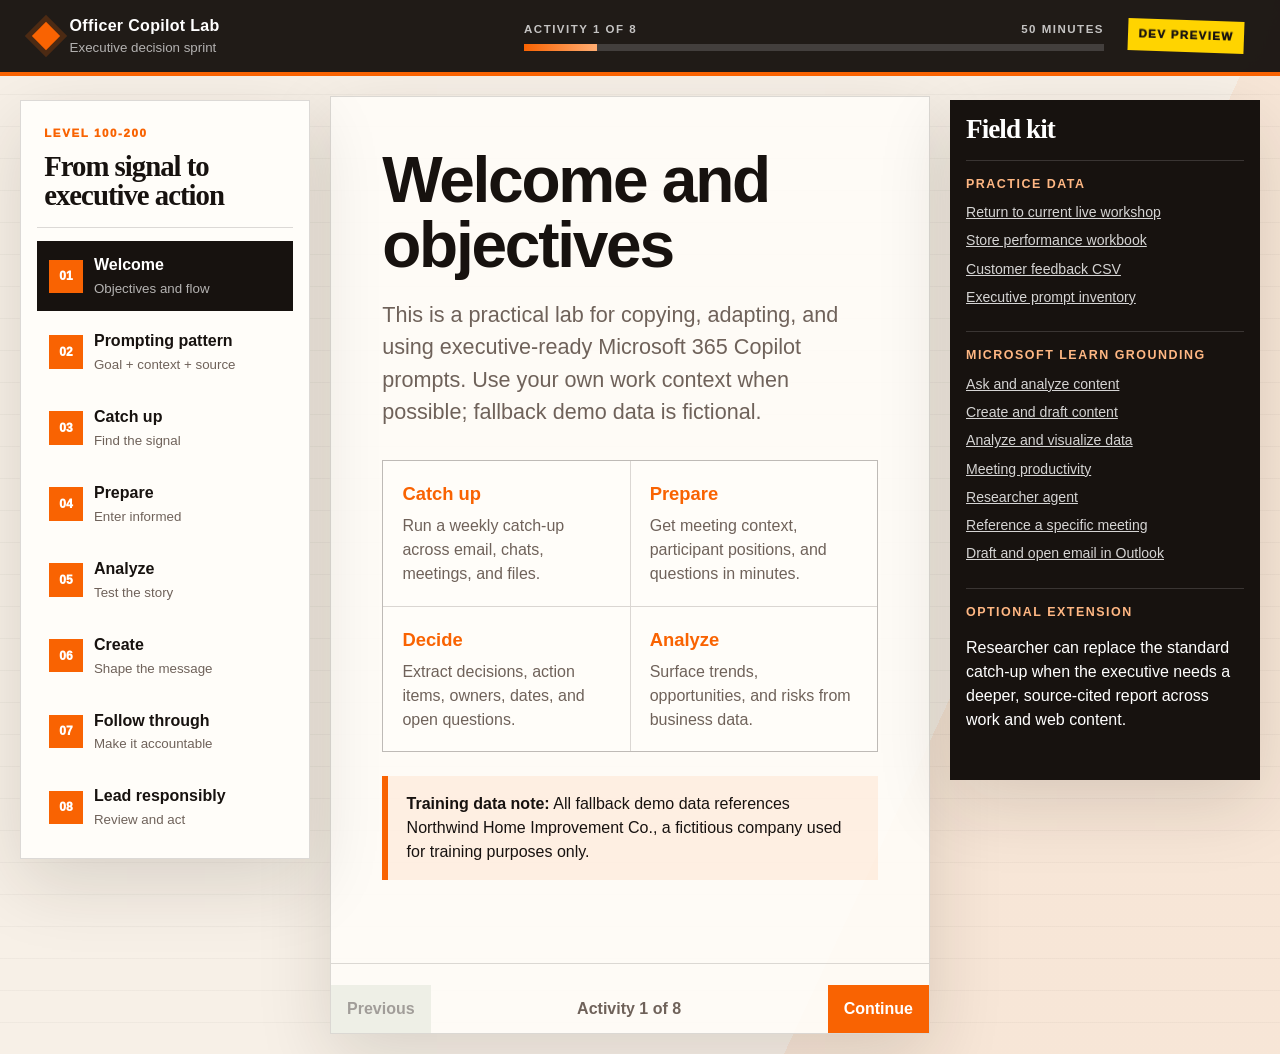
==== commit 25f0ffc4: "Remove GA-only resource badge Co-authored-by: Copilot <223556219+Copilot@users.noreply.github.com>  " ====
--- a/dev/index.html
+++ b/dev/index.html
@@ -229,16 +229,16 @@
       font-weight: 900;
     }
 
-    .formula-card .ingredient-goal { color: white; background: #d94f00; }
-    .formula-card .ingredient-context { color: white; background: #176b87; }
-    .formula-card .ingredient-source { color: white; background: #2f6f44; }
-    .formula-card .ingredient-expectations { color: white; background: #8f2d56; }
+    .formula-card .ingredient-goal { color: white; background: #176b87; }
+    .formula-card .ingredient-context { color: white; background: #2f6f44; }
+    .formula-card .ingredient-source { color: white; background: #8f2d56; }
+    .formula-card .ingredient-expectations { color: white; background: #d94f00; }
 
     .prompt-ingredient { font-weight: 900; }
-    .prompt-ingredient.ingredient-goal { color: #d94f00; }
-    .prompt-ingredient.ingredient-context { color: #176b87; }
-    .prompt-ingredient.ingredient-source { color: #2f6f44; }
-    .prompt-ingredient.ingredient-expectations { color: #8f2d56; }
+    .prompt-ingredient.ingredient-goal { color: #176b87; }
+    .prompt-ingredient.ingredient-context { color: #2f6f44; }
+    .prompt-ingredient.ingredient-source { color: #8f2d56; }
+    .prompt-ingredient.ingredient-expectations { color: #d94f00; }
 
     .check-list {
       display: grid;
@@ -727,7 +727,7 @@
         </div>
         <div class="prompt-card">
           <div class="prompt-header"><h3>Worked example</h3><button class="copy-button" type="button" data-copy="prompt-pattern">Copy</button></div>
-          <pre id="prompt-pattern"><span class="prompt-ingredient ingredient-goal">Draft a concise update for my leadership team.</span> <span class="prompt-ingredient ingredient-context">We are reviewing progress on a high-priority initiative and need to align on the next step.</span> <span class="prompt-ingredient ingredient-source">Use the priorities and constraints I provide in this prompt.</span> <span class="prompt-ingredient ingredient-expectations">Format the response as three key points, one decision needed, and a recommended next action.</span></pre>
+          <pre id="prompt-pattern"><span class="prompt-ingredient ingredient-goal">Identify an impactful active initiative I have been working on and prepare an executive summary for an upcoming leadership discussion.</span> <span class="prompt-ingredient ingredient-context">The audience is a cross-functional executive team, the discussion is limited to 15 minutes, and the objective is to align on one decision or next step.</span> <span class="prompt-ingredient ingredient-source">Review email threads from the past two weeks where I am a sender or recipient. Prioritize recent developments and unresolved issues, and cite the messages supporting each finding.</span> <span class="prompt-ingredient ingredient-expectations">Begin with a brief explanation of why you selected this initiative based on its activity and potential impact. Then provide three key points, the decision needed, two risks, and a recommended next action.</span></pre>
         </div>
         <ul class="check-list">
           <li>State the goal clearly: what do you want Copilot to accomplish?</li>
@@ -892,7 +892,6 @@
         <a href="https://learn.microsoft.com/en-us/microsoft-365/copilot/researcher-agent" target="_blank" rel="noreferrer">Researcher agent</a>
         <a href="https://support.microsoft.com/en-us/Microsoft-365-Copilot/refer-to-specific-files-and-more-in-microsoft-365-copilot" target="_blank" rel="noreferrer">Reference a specific meeting</a>
         <a href="https://support.microsoft.com/en-us/office/bizchat-overview/draft-and-send-email-using-microsoft-365-copilot-chat" target="_blank" rel="noreferrer">Draft and open email in Outlook</a>
-        <span class="ga-stamp">GA-only design</span>
       </div>
       <div class="resource-block">
         <h3>Optional extension</h3>
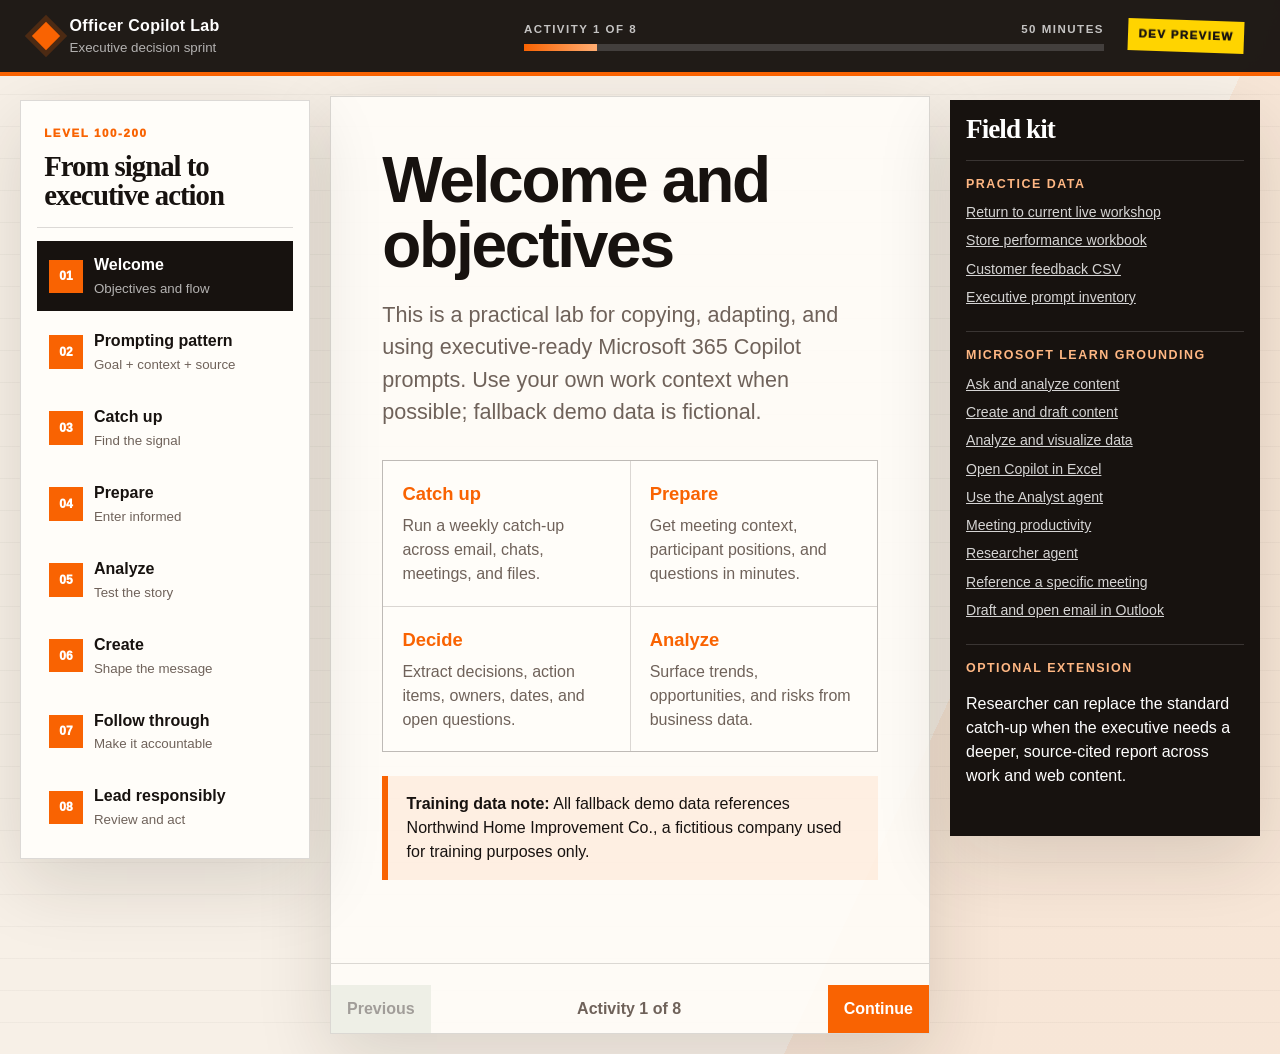
==== commit 96513f7b: "Add fresh-chat and access guidance Co-authored-by: Copilot <223556219+Copilot@users.noreply.github.c" ====
--- a/dev/index.html
+++ b/dev/index.html
@@ -540,6 +540,25 @@
       color: var(--ink);
       font-size: 1.12rem;
     }
+
+    .new-chat-note {
+      margin: 1rem 0;
+      padding: 0.75rem 0.9rem;
+      color: var(--blue);
+      background: rgba(22, 59, 77, 0.07);
+      border: 1px solid rgba(22, 59, 77, 0.2);
+      font-size: 0.9rem;
+    }
+
+    .access-steps {
+      display: grid;
+      gap: 0.35rem;
+      margin: 0.65rem 0 1rem;
+      padding-left: 1.25rem;
+      color: var(--muted);
+    }
+
+    .access-steps strong { color: var(--ink); }
 
     .source-link {
       display: inline-block;
@@ -742,6 +761,7 @@
         <div class="kicker">Activity 3 · 7 minutes</div>
         <h2>Catch up: find the signal.</h2>
         <p class="lede">Use Microsoft 365 Copilot Chat to synthesize recent work context, then narrow the response to decisions and risks.</p>
+        <div class="new-chat-note"><strong>Start a new chat</strong> before running this exercise so context from the worked example does not influence the response.</div>
         <ol class="steps">
           <li><div><strong>Set your scope.</strong> Replace the bracketed areas with the functions or stakeholders you own.</div></li>
           <li><div><strong>Run the prompt.</strong> Review the sources Copilot provides and open at least one supporting item.</div></li>
@@ -762,6 +782,7 @@
         <div class="kicker">Activity 4 · 7 minutes</div>
         <h2>Prepare: enter informed.</h2>
         <p class="lede">Use Copilot with an upcoming meeting and the content available to you in Teams or Outlook. The goal is not a generic agenda—it is a sharper leadership posture.</p>
+        <div class="new-chat-note"><strong>Start a new chat</strong> before adding the meeting so the preparation is grounded only in the meeting and its related work context.</div>
         <div class="activity-note"><strong>Point Copilot to the meeting:</strong> In Copilot Chat, make sure <strong>Work IQ</strong> is on. Select <strong>Add work content</strong> in the prompt box, or type <strong>/</strong>. Choose <strong>Meetings</strong>, search by meeting title or organizer, and select the meeting. It will appear as a reference in the prompt.</div>
         <ol class="steps">
           <li><div><strong>Choose a real upcoming meeting</strong> and add it to the prompt using the Work IQ steps above.</div></li>
@@ -779,12 +800,22 @@
         <div class="kicker">Activity 5 · 12 minutes</div>
         <h2>Analyze: test the story.</h2>
         <p class="lede">Move from communication signals to business evidence. Choose one route; each uses a different dataset and a prompt designed for that tool and business question.</p>
-        <p class="route-intro"><strong>Copilot in Excel</strong>Open the <a href="../assets/Demo_Weekly_Store_Product_Performance.xlsx" download="Demo_Weekly_Store_Product_Performance.xlsx">performance workbook</a> in Excel to compare regions, store groups, and products.</p>
+        <p class="route-intro"><strong>Copilot in Excel</strong>Use the workbook directly in Excel to compare regions, store groups, and products.</p>
+        <ul class="access-steps">
+          <li>Download and open the <a href="../assets/Demo_Weekly_Store_Product_Performance.xlsx" download="Demo_Weekly_Store_Product_Performance.xlsx">performance workbook</a> in Excel.</li>
+          <li>Select the <strong>Copilot button</strong> near the upper-right corner to open the Copilot pane.</li>
+          <li>Start a new conversation in the pane, then paste the prompt below.</li>
+        </ul>
         <div class="prompt-card">
           <div class="prompt-header"><h3>Copilot in Excel prompt</h3><button class="copy-button" type="button" data-copy="excel-analysis-prompt">Copy</button></div>
           <pre id="excel-analysis-prompt">Analyze this weekly store and product performance data to identify where leadership attention would have the greatest impact this week. Compare regions, store groups, and products; identify meaningful outliers and trends; and show the evidence behind each finding. Recommend three actions and the additional information needed before making a final decision. Create a visualization that makes the most important comparison easy to understand.</pre>
         </div>
-        <p class="route-intro"><strong>Analyst</strong>Open Analyst in Microsoft 365 Copilot and attach the <a href="../assets/Demo_Customer_Feedback.csv" download>customer feedback data</a> to identify recurring themes and intervention priorities.</p>
+        <p class="route-intro"><strong>Analyst</strong>Use the Analyst agent in Microsoft 365 Copilot to identify recurring themes and intervention priorities.</p>
+        <ul class="access-steps">
+          <li>Open the <strong>Microsoft 365 Copilot app</strong> and select <strong>Analyst</strong> under <strong>Agents</strong>.</li>
+          <li>Select the <strong>+</strong> attachment control and add the <a href="../assets/Demo_Customer_Feedback.csv" download>customer feedback data</a>.</li>
+          <li>Start a new Analyst conversation, then paste the prompt below.</li>
+        </ul>
         <div class="prompt-card">
           <div class="prompt-header"><h3>Analyst prompt</h3><button class="copy-button" type="button" data-copy="analyst-analysis-prompt">Copy</button></div>
           <pre id="analyst-analysis-prompt">Analyze this customer feedback data to identify the issues most likely to require executive intervention. Group comments into recurring themes, quantify how often each theme appears, identify the stores, regions, products, or service moments most affected, and include representative evidence. Recommend the three intervention priorities with the expected customer or operational benefit of each. Clearly identify limitations or missing context in the data.</pre>
@@ -831,10 +862,11 @@
         <div class="kicker">Activity 7 · 6 minutes</div>
         <h2>Follow through: make it accountable.</h2>
         <p class="lede">Point Copilot Chat to a specific past meeting, convert the discussion into explicit commitments, and open a ready-to-review follow-up draft in Outlook.</p>
+        <div class="new-chat-note"><strong>Start a new chat</strong> before adding the past meeting so Copilot does not carry forward context from the analysis and writing activities.</div>
         <div class="activity-note"><strong>Add the specific meeting:</strong> In Copilot Chat, make sure <strong>Work IQ</strong> is on. Select <strong>Add work content</strong>, or type <strong>/</strong>. Choose <strong>Meetings</strong>, search by meeting title or organizer, and select the meeting before pasting the prompt.</div>
         <div class="prompt-card">
           <div class="prompt-header"><h3>Decision record and Outlook follow-up</h3><button class="copy-button" type="button" data-copy="follow-through-prompt">Copy</button></div>
-          <pre id="follow-through-prompt">Using the meeting I added to this prompt, create a decision and owner record from the available recap or transcript. Include decisions made, action items with the named owner and stated due date, unresolved questions, and items discussed but not decided. Do not invent an owner or deadline; mark it as unassigned or not specified. Then draft an Outlook email to the attendees with the decisions first, owners and dates second, and open questions last. End by asking recipients to correct anything that does not match their understanding.</pre>
+          <pre id="follow-through-prompt">Using the meeting I added to this prompt, create a decision and owner record from the available recap or transcript. Include decisions made, action items with the named owner and stated due date, unresolved questions, and items discussed but not decided. Do not invent an owner or deadline; mark it as unassigned or not specified. Then send an Outlook email to the attendees with the decisions first, owners and dates second, and open questions last. End by asking recipients to correct anything that does not match their understanding.</pre>
         </div>
         <div class="prompt-card">
           <div class="prompt-header"><h4>Open the draft in Outlook</h4><button class="copy-button" type="button" data-copy="follow-through-follow">Copy</button></div>
@@ -888,6 +920,8 @@
         <a href="https://learn.microsoft.com/en-us/training/modules/ask-analyze-content-with-microsoft-copilot-microsoft-365/" target="_blank" rel="noreferrer">Ask and analyze content</a>
         <a href="https://learn.microsoft.com/en-us/training/modules/create-draft-content-with-microsoft-copilot-microsoft-365/" target="_blank" rel="noreferrer">Create and draft content</a>
         <a href="https://learn.microsoft.com/en-us/training/modules/analyze-visualize-data-copilot/" target="_blank" rel="noreferrer">Analyze and visualize data</a>
+        <a href="https://support.microsoft.com/en-us/office/foundations-experiences/copilot-dab/the-copilot-dynamic-action-button-in-word-excel-and-powerpoint" target="_blank" rel="noreferrer">Open Copilot in Excel</a>
+        <a href="https://learn.microsoft.com/en-us/training/modules/analyze-visualize-data-copilot/3-generate-insights-analyst-agent" target="_blank" rel="noreferrer">Use the Analyst agent</a>
         <a href="https://learn.microsoft.com/en-us/training/modules/copilot-meeting-productivity/" target="_blank" rel="noreferrer">Meeting productivity</a>
         <a href="https://learn.microsoft.com/en-us/microsoft-365/copilot/researcher-agent" target="_blank" rel="noreferrer">Researcher agent</a>
         <a href="https://support.microsoft.com/en-us/Microsoft-365-Copilot/refer-to-specific-files-and-more-in-microsoft-365-copilot" target="_blank" rel="noreferrer">Reference a specific meeting</a>
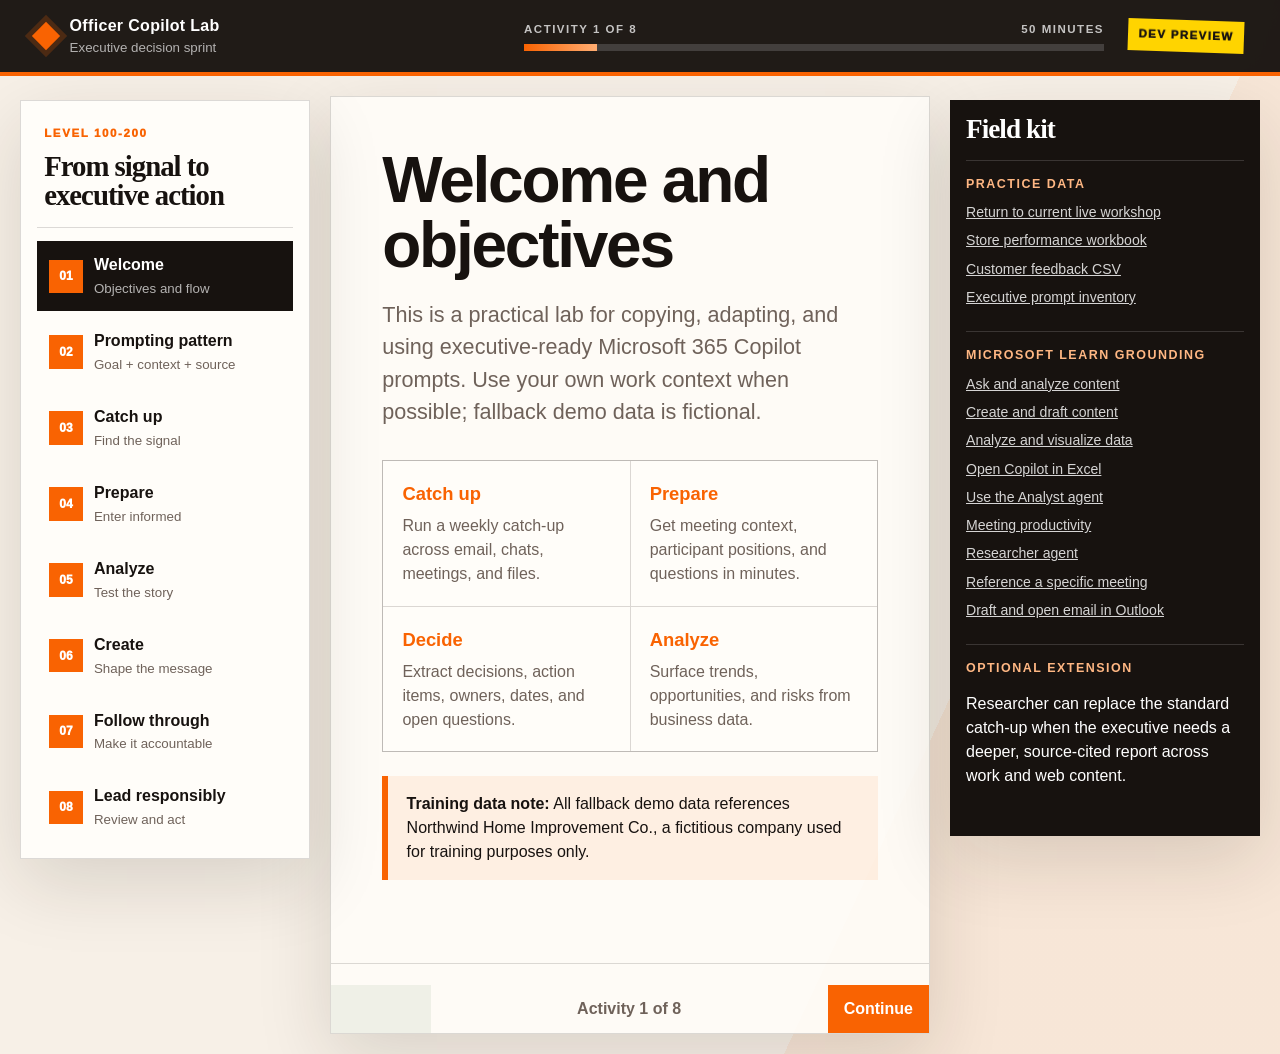
==== commit d70b956a: "Remove background grid lines Co-authored-by: Copilot <223556219+Copilot@users.noreply.github.com> Co" ====
--- a/dev/index.html
+++ b/dev/index.html
@@ -29,7 +29,6 @@
       color: var(--ink);
       background:
         linear-gradient(115deg, transparent 0 72%, rgba(249, 99, 2, 0.07) 72% 100%),
-        repeating-linear-gradient(0deg, transparent 0 31px, rgba(23, 18, 15, 0.035) 31px 32px),
         var(--cream);
       font-family: "Aptos", "Segoe UI", sans-serif;
       line-height: 1.5;
